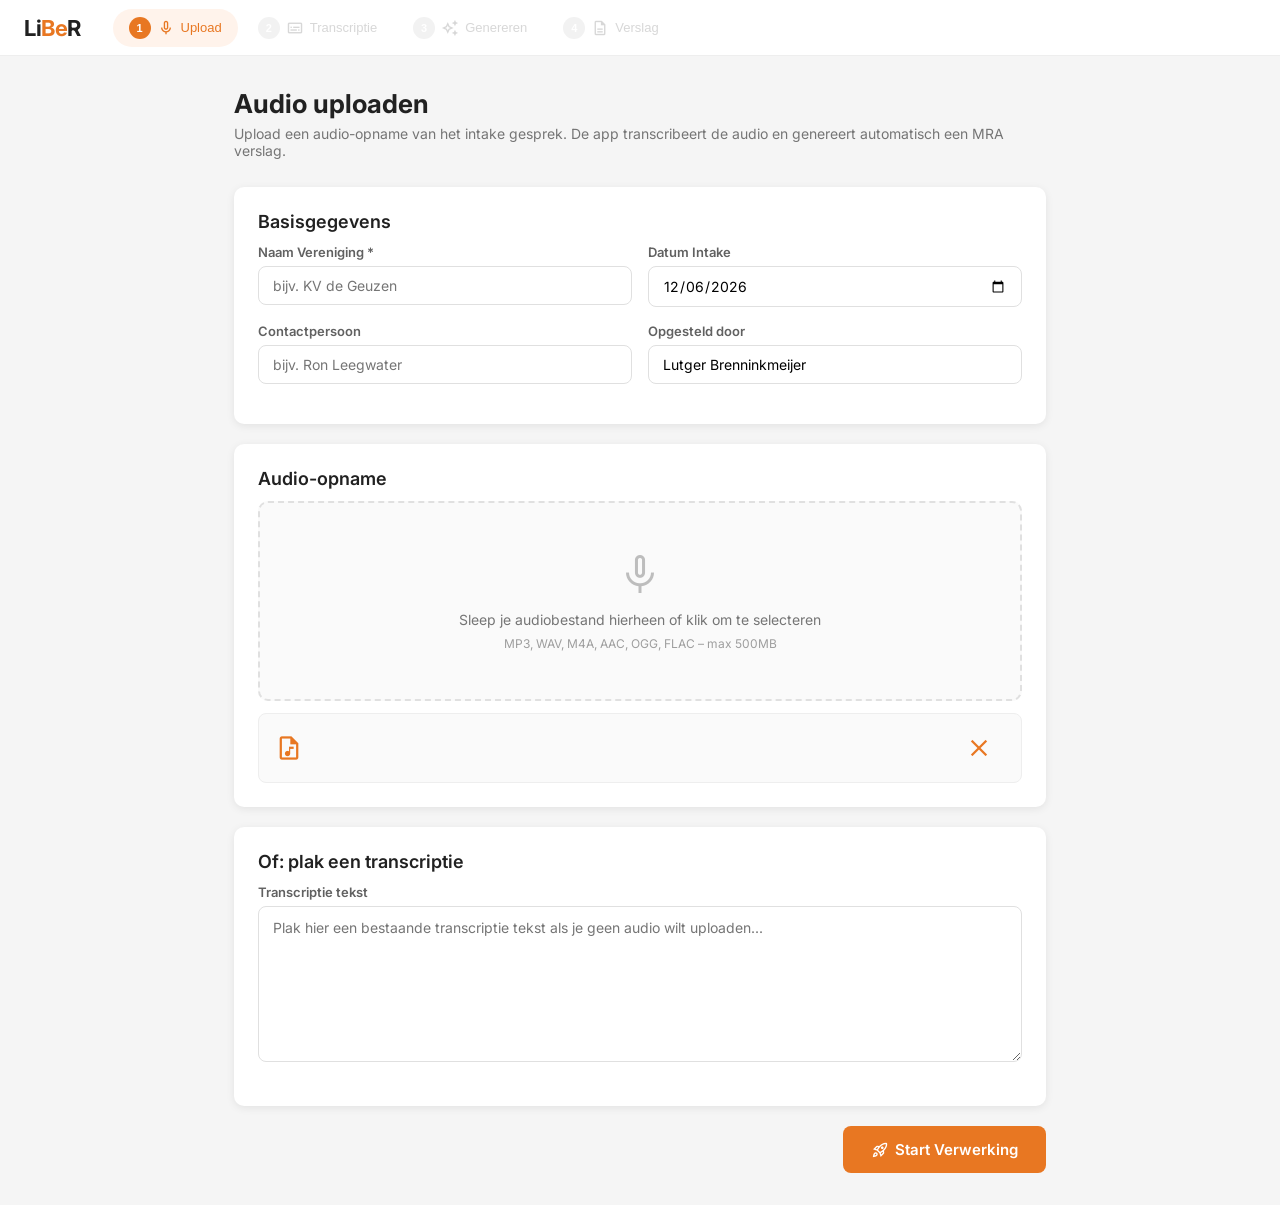
==== app.html @ a300a518 "v13.1: Standalone LiBeR transcriptie & verslaggenerator app Nieuwe standalone single-page app (app.h" ====
<!DOCTYPE html>
<html lang="nl">
<head>
  <meta charset="UTF-8">
  <meta name="viewport" content="width=device-width, initial-scale=1.0">
  <title>LiBeR – Transcriptie & Verslaggenerator</title>
  <link rel="preconnect" href="https://fonts.googleapis.com">
  <link href="https://fonts.googleapis.com/css2?family=Inter:wght@300;400;500;600;700&display=swap" rel="stylesheet">
  <link href="https://fonts.googleapis.com/icon?family=Material+Symbols+Outlined" rel="stylesheet">
  <style>
    :root {
      --orange: #E87722;
      --orange-light: #FFF3EB;
      --orange-dark: #C4611A;
      --green: #2E7D32;
      --green-light: #E8F5E9;
      --red: #C62828;
      --red-light: #FFEBEE;
      --blue: #1565C0;
      --blue-light: #E3F2FD;
      --g50: #FAFAFA; --g100: #F5F5F5; --g200: #EEEEEE; --g300: #E0E0E0;
      --g400: #BDBDBD; --g500: #9E9E9E; --g600: #757575; --g700: #616161;
      --g800: #424242; --g900: #212121;
      --white: #FFFFFF;
      --shadow: 0 2px 8px rgba(0,0,0,0.08);
      --shadow-lg: 0 8px 24px rgba(0,0,0,0.12);
      --radius: 10px;
      --font: 'Inter', -apple-system, BlinkMacSystemFont, sans-serif;
    }
    *, *::before, *::after { box-sizing: border-box; margin: 0; padding: 0; }
    body { font-family: var(--font); background: var(--g100); color: var(--g900); min-height: 100vh; }

    /* ── NAV ── */
    .nav {
      background: var(--white); border-bottom: 1px solid var(--g200);
      padding: 0 24px; display: flex; align-items: center; height: 56px;
      position: sticky; top: 0; z-index: 100;
    }
    .nav-logo { font-size: 22px; font-weight: 700; letter-spacing: -0.5px; margin-right: 32px; }
    .nav-logo .accent { color: var(--orange); }
    .nav-steps { display: flex; gap: 4px; flex: 1; }
    .nav-step {
      display: flex; align-items: center; gap: 6px; padding: 8px 16px;
      border-radius: 24px; font-size: 13px; font-weight: 500;
      color: var(--g500); cursor: pointer; transition: all 0.2s;
      border: none; background: none; position: relative;
    }
    .nav-step:hover { color: var(--g700); background: var(--g100); }
    .nav-step.active { color: var(--orange); background: var(--orange-light); }
    .nav-step.done { color: var(--green); }
    .nav-step .material-symbols-outlined { font-size: 18px; }
    .nav-step .step-num {
      width: 22px; height: 22px; border-radius: 50%; display: flex;
      align-items: center; justify-content: center; font-size: 11px;
      font-weight: 700; background: var(--g300); color: var(--white);
    }
    .nav-step.active .step-num { background: var(--orange); }
    .nav-step.done .step-num { background: var(--green); }
    .nav-step.disabled { opacity: 0.4; pointer-events: none; }

    /* ── LAYOUT ── */
    .container { max-width: 860px; margin: 0 auto; padding: 32px 24px; }
    .page { display: none; }
    .page.active { display: block; }
    h1 { font-size: 26px; font-weight: 700; margin-bottom: 6px; }
    h2 { font-size: 18px; font-weight: 600; margin-bottom: 12px; }
    .subtitle { color: var(--g600); font-size: 14px; margin-bottom: 28px; }

    /* ── CARDS ── */
    .card {
      background: var(--white); border-radius: var(--radius);
      box-shadow: var(--shadow); padding: 24px; margin-bottom: 20px;
    }

    /* ── BUTTONS ── */
    .btn {
      display: inline-flex; align-items: center; gap: 6px; border: none;
      border-radius: 8px; font-family: var(--font); font-size: 13px;
      font-weight: 600; padding: 10px 20px; cursor: pointer; transition: all 0.2s;
    }
    .btn:disabled { opacity: 0.5; pointer-events: none; }
    .btn .material-symbols-outlined { font-size: 18px; }
    .btn-primary { background: var(--orange); color: var(--white); }
    .btn-primary:hover { background: var(--orange-dark); }
    .btn-secondary { background: var(--g200); color: var(--g800); }
    .btn-secondary:hover { background: var(--g300); }
    .btn-ghost { background: transparent; color: var(--g600); padding: 8px 12px; }
    .btn-ghost:hover { background: var(--g100); color: var(--g900); }
    .btn-lg { padding: 14px 28px; font-size: 15px; }
    .btn-sm { padding: 6px 12px; font-size: 12px; }
    .btn-block { width: 100%; justify-content: center; }
    .btn-success { background: var(--green); color: var(--white); }
    .btn-success:hover { background: #1B5E20; }

    /* ── FORMS ── */
    .form-group { margin-bottom: 16px; }
    .form-group label { display: block; font-size: 13px; font-weight: 600; margin-bottom: 6px; color: var(--g700); }
    .form-input {
      width: 100%; padding: 10px 14px; border: 1.5px solid var(--g300);
      border-radius: 8px; font-family: var(--font); font-size: 14px;
      transition: border-color 0.2s; background: var(--white);
    }
    .form-input:focus { outline: none; border-color: var(--orange); }
    .form-row { display: grid; grid-template-columns: 1fr 1fr; gap: 16px; }
    textarea.form-input { resize: vertical; min-height: 100px; line-height: 1.6; }

    /* ── UPLOAD ZONE ── */
    .upload-zone {
      border: 2px dashed var(--g300); border-radius: var(--radius);
      padding: 48px 24px; text-align: center; cursor: pointer;
      transition: all 0.2s; background: var(--g50);
    }
    .upload-zone:hover, .upload-zone.drag-over {
      border-color: var(--orange); background: var(--orange-light);
    }
    .upload-zone .material-symbols-outlined { font-size: 48px; color: var(--g400); margin-bottom: 12px; display: block; }
    .upload-zone:hover .material-symbols-outlined { color: var(--orange); }
    .upload-zone p { color: var(--g600); font-size: 14px; }
    .upload-zone .hint { font-size: 12px; color: var(--g500); margin-top: 8px; }

    .file-info {
      display: flex; align-items: center; gap: 12px; padding: 14px 16px;
      background: var(--g50); border: 1px solid var(--g200); border-radius: 8px;
      margin-top: 12px;
    }
    .file-info .material-symbols-outlined { font-size: 28px; color: var(--orange); }
    .file-info .file-meta { flex: 1; }
    .file-info .file-name { font-weight: 600; font-size: 14px; }
    .file-info .file-size { font-size: 12px; color: var(--g500); }

    /* ── PROGRESS ── */
    .progress-wrap { margin: 20px 0; }
    .progress-header { display: flex; justify-content: space-between; align-items: center; margin-bottom: 8px; }
    .progress-label { font-size: 13px; font-weight: 600; color: var(--g700); }
    .progress-pct { font-size: 13px; font-weight: 700; color: var(--orange); }
    .progress-bar {
      height: 8px; background: var(--g200); border-radius: 4px; overflow: hidden;
    }
    .progress-fill {
      height: 100%; background: linear-gradient(90deg, var(--orange), #F4A261);
      border-radius: 4px; transition: width 0.5s ease; width: 0%;
    }
    .progress-fill.done { background: linear-gradient(90deg, var(--green), #66BB6A); }
    .progress-detail {
      display: flex; justify-content: space-between; margin-top: 8px;
      font-size: 12px; color: var(--g500);
    }

    /* ── PIPELINE STEPS ── */
    .pipeline { margin: 20px 0; }
    .pipe-step {
      display: flex; align-items: center; gap: 12px; padding: 10px 0;
      border-bottom: 1px solid var(--g100); font-size: 13px; color: var(--g500);
    }
    .pipe-step:last-child { border-bottom: none; }
    .pipe-step .material-symbols-outlined { font-size: 20px; }
    .pipe-step.active { color: var(--orange); font-weight: 600; }
    .pipe-step.active .material-symbols-outlined { animation: spin 1.5s linear infinite; }
    .pipe-step.done { color: var(--green); }
    .pipe-step.error { color: var(--red); }
    .pipe-step .pipe-detail { margin-left: auto; font-size: 11px; font-weight: 400; }

    @keyframes spin { 100% { transform: rotate(360deg); } }
    .spinning { animation: spin 1.5s linear infinite; }

    /* ── TRANSCRIPTIE VIEWER ── */
    .transcript-box {
      background: var(--g50); border: 1px solid var(--g200); border-radius: 8px;
      padding: 20px; max-height: 400px; overflow-y: auto; font-size: 14px;
      line-height: 1.8; white-space: pre-wrap; color: var(--g800);
    }

    /* ── SECTION LIST ── */
    .section-list { list-style: none; }
    .section-item {
      display: flex; align-items: center; gap: 12px; padding: 12px 16px;
      border-radius: 8px; margin-bottom: 6px; cursor: pointer;
      transition: background 0.15s; font-size: 14px;
    }
    .section-item:hover { background: var(--g100); }
    .section-item.active { background: var(--orange-light); color: var(--orange); font-weight: 600; }
    .section-item .material-symbols-outlined { font-size: 18px; color: var(--g400); }
    .section-item.generated .material-symbols-outlined { color: var(--green); }
    .section-item.active .material-symbols-outlined { color: var(--orange); }
    .section-item .section-title { flex: 1; }
    .section-item .section-words { font-size: 11px; color: var(--g500); }

    /* ── EDITOR ── */
    .editor-area {
      min-height: 200px; padding: 20px; border: 1.5px solid var(--g200);
      border-radius: 8px; font-size: 14px; line-height: 1.8;
      outline: none; white-space: pre-wrap; background: var(--white);
    }
    .editor-area:focus { border-color: var(--orange); }
    .editor-toolbar {
      display: flex; justify-content: space-between; align-items: center;
      margin-bottom: 12px;
    }
    .section-gen-status {
      display: flex; align-items: center; gap: 8px; padding: 12px 16px;
      background: var(--orange-light); border-radius: 8px; margin-bottom: 16px;
      font-size: 13px; color: var(--orange);
    }

    /* ── REPORT PREVIEW ── */
    .report-page {
      background: var(--white); box-shadow: var(--shadow-lg);
      border-radius: 4px; padding: 48px 56px; margin-bottom: 24px;
      max-width: 800px; margin-left: auto; margin-right: auto;
      font-size: 14px; line-height: 1.7;
    }
    .report-page h3 {
      color: var(--orange); font-style: italic; font-size: 16px;
      margin: 24px 0 12px; border-bottom: 1px solid var(--orange-light); padding-bottom: 6px;
    }
    .report-header-table { width: 100%; margin-bottom: 16px; }
    .report-header-table td { padding: 4px 8px; font-size: 13px; }
    .report-header-table td:first-child { font-style: italic; color: var(--g600); width: 140px; }
    .report-divider { border: none; border-top: 2px solid var(--orange); margin: 16px 0; }

    /* ── TOAST ── */
    .toast-box { position: fixed; bottom: 24px; right: 24px; z-index: 9999; display: flex; flex-direction: column; gap: 8px; }
    .toast {
      padding: 12px 20px; border-radius: 8px; font-size: 13px; font-weight: 500;
      box-shadow: var(--shadow-lg); animation: slideIn 0.3s ease;
      min-width: 280px;
    }
    .toast.success { background: var(--green); color: var(--white); }
    .toast.error { background: var(--red); color: var(--white); }
    .toast.info { background: var(--g800); color: var(--white); }
    @keyframes slideIn { from { transform: translateX(100%); opacity: 0; } to { transform: translateX(0); opacity: 1; } }

    /* ── STATUS BADGES ── */
    .badge {
      display: inline-flex; align-items: center; gap: 4px; padding: 3px 10px;
      border-radius: 20px; font-size: 12px; font-weight: 500;
    }
    .badge-green { background: var(--green-light); color: var(--green); }
    .badge-orange { background: var(--orange-light); color: var(--orange); }
    .badge-red { background: var(--red-light); color: var(--red); }
    .badge-blue { background: var(--blue-light); color: var(--blue); }

    /* ── EMPTY STATE ── */
    .empty-state {
      text-align: center; padding: 48px 24px; color: var(--g500);
    }
    .empty-state .material-symbols-outlined { font-size: 56px; margin-bottom: 16px; color: var(--g300); display: block; }

    /* ── SPLIT LAYOUT ── */
    .split { display: grid; grid-template-columns: 280px 1fr; gap: 20px; }
    @media (max-width: 768px) {
      .split { grid-template-columns: 1fr; }
      .form-row { grid-template-columns: 1fr; }
      .container { padding: 16px; }
      .nav-steps { overflow-x: auto; }
      .nav-step span:not(.step-num):not(.material-symbols-outlined) { display: none; }
    }
  </style>
</head>
<body>

  <!-- NAV -->
  <nav class="nav">
    <div class="nav-logo">Li<span class="accent">Be</span>R</div>
    <div class="nav-steps">
      <button class="nav-step active" data-step="upload" onclick="goStep('upload')">
        <span class="step-num">1</span>
        <span class="material-symbols-outlined">mic</span>
        <span>Upload</span>
      </button>
      <button class="nav-step disabled" data-step="transcribe" onclick="goStep('transcribe')">
        <span class="step-num">2</span>
        <span class="material-symbols-outlined">subtitles</span>
        <span>Transcriptie</span>
      </button>
      <button class="nav-step disabled" data-step="generate" onclick="goStep('generate')">
        <span class="step-num">3</span>
        <span class="material-symbols-outlined">auto_awesome</span>
        <span>Genereren</span>
      </button>
      <button class="nav-step disabled" data-step="report" onclick="goStep('report')">
        <span class="step-num">4</span>
        <span class="material-symbols-outlined">description</span>
        <span>Verslag</span>
      </button>
    </div>
  </nav>

  <!-- TOAST -->
  <div class="toast-box" id="toast-box"></div>

  <!-- ════════════════════════════════════════════ -->
  <!-- STAP 1: UPLOAD -->
  <!-- ════════════════════════════════════════════ -->
  <div class="container page active" id="page-upload">
    <h1>Audio uploaden</h1>
    <p class="subtitle">Upload een audio-opname van het intake gesprek. De app transcribeert de audio en genereert automatisch een MRA verslag.</p>

    <div class="card">
      <h2>Basisgegevens</h2>
      <div class="form-row">
        <div class="form-group">
          <label for="inp-naam">Naam Vereniging *</label>
          <input type="text" id="inp-naam" class="form-input" placeholder="bijv. KV de Geuzen">
        </div>
        <div class="form-group">
          <label for="inp-datum">Datum Intake</label>
          <input type="date" id="inp-datum" class="form-input">
        </div>
      </div>
      <div class="form-row">
        <div class="form-group">
          <label for="inp-contact">Contactpersoon</label>
          <input type="text" id="inp-contact" class="form-input" placeholder="bijv. Ron Leegwater">
        </div>
        <div class="form-group">
          <label for="inp-opgesteld">Opgesteld door</label>
          <input type="text" id="inp-opgesteld" class="form-input" value="Lutger Brenninkmeijer">
        </div>
      </div>
    </div>

    <div class="card">
      <h2>Audio-opname</h2>
      <div class="upload-zone" id="drop-zone">
        <span class="material-symbols-outlined">mic</span>
        <p>Sleep je audiobestand hierheen of klik om te selecteren</p>
        <p class="hint">MP3, WAV, M4A, AAC, OGG, FLAC – max 500MB</p>
        <input type="file" id="file-input" accept="audio/*" hidden>
      </div>
      <div class="file-info" id="file-info" hidden>
        <span class="material-symbols-outlined">audio_file</span>
        <div class="file-meta">
          <div class="file-name" id="file-name"></div>
          <div class="file-size" id="file-size"></div>
        </div>
        <button class="btn btn-ghost btn-sm" onclick="removeFile()">
          <span class="material-symbols-outlined">close</span>
        </button>
      </div>

      <!-- Upload progress -->
      <div class="progress-wrap" id="upload-progress" hidden>
        <div class="progress-header">
          <span class="progress-label" id="upload-label">Uploaden...</span>
          <span class="progress-pct" id="upload-pct">0%</span>
        </div>
        <div class="progress-bar"><div class="progress-fill" id="upload-fill"></div></div>
        <div class="progress-detail">
          <span id="upload-detail"></span>
        </div>
      </div>
    </div>

    <!-- OF: plak transcriptie -->
    <div class="card">
      <h2>Of: plak een transcriptie</h2>
      <div class="form-group">
        <label for="inp-transcript-text">Transcriptie tekst</label>
        <textarea id="inp-transcript-text" class="form-input" rows="6" placeholder="Plak hier een bestaande transcriptie tekst als je geen audio wilt uploaden..."></textarea>
      </div>
    </div>

    <div style="display: flex; gap: 12px; justify-content: flex-end;">
      <button class="btn btn-primary btn-lg" id="btn-start" onclick="startProcess()">
        <span class="material-symbols-outlined">rocket_launch</span> Start Verwerking
      </button>
    </div>
  </div>

  <!-- ════════════════════════════════════════════ -->
  <!-- STAP 2: TRANSCRIPTIE -->
  <!-- ════════════════════════════════════════════ -->
  <div class="container page" id="page-transcribe">
    <h1>Transcriptie</h1>
    <p class="subtitle" id="trans-subtitle">Audio wordt getranscribeerd via OpenAI Whisper...</p>

    <!-- Pipeline voortgang -->
    <div class="card" id="pipeline-card">
      <div class="progress-wrap">
        <div class="progress-header">
          <span class="progress-label" id="pipe-label">Verwerken...</span>
          <span class="progress-pct" id="pipe-pct">0%</span>
        </div>
        <div class="progress-bar"><div class="progress-fill" id="pipe-fill"></div></div>
        <div class="progress-detail">
          <span id="pipe-eta"></span>
          <span id="pipe-elapsed"></span>
        </div>
      </div>
      <div class="pipeline" id="pipeline-steps"></div>
    </div>

    <!-- Transcriptie resultaat -->
    <div class="card" id="transcript-result" hidden>
      <div style="display: flex; justify-content: space-between; align-items: center; margin-bottom: 12px;">
        <h2>Transcriptie</h2>
        <span class="badge badge-green" id="trans-chars"></span>
      </div>
      <div class="transcript-box" id="transcript-text"></div>
      <div style="margin-top: 16px; display: flex; gap: 12px; justify-content: flex-end;">
        <button class="btn btn-primary" onclick="goStep('generate')">
          <span class="material-symbols-outlined">auto_awesome</span> Doorgaan naar Genereren
        </button>
      </div>
    </div>
  </div>

  <!-- ════════════════════════════════════════════ -->
  <!-- STAP 3: GENEREREN -->
  <!-- ════════════════════════════════════════════ -->
  <div class="container page" id="page-generate">
    <h1>Verslag Genereren</h1>
    <p class="subtitle">AI genereert de inhoud van elke sectie vanuit de transcriptie.</p>

    <div class="split">
      <!-- Sectie lijst -->
      <div class="card" style="height: fit-content;">
        <div style="display: flex; justify-content: space-between; align-items: center; margin-bottom: 12px;">
          <h2 style="margin:0;">Secties</h2>
          <span class="badge badge-orange" id="gen-counter">0/0</span>
        </div>
        <ul class="section-list" id="section-list"></ul>
        <div style="margin-top: 16px; display: flex; flex-direction: column; gap: 8px;">
          <button class="btn btn-primary btn-block" id="btn-gen-all" onclick="generateAll()">
            <span class="material-symbols-outlined">auto_awesome</span> Alles Genereren
          </button>
          <button class="btn btn-secondary btn-block" onclick="goStep('report')" id="btn-to-report" disabled>
            <span class="material-symbols-outlined">description</span> Bekijk Verslag
          </button>
        </div>
      </div>

      <!-- Editor -->
      <div>
        <div class="card" id="section-editor-card">
          <div class="editor-toolbar">
            <h2 id="editor-section-title">Selecteer een sectie</h2>
            <div style="display: flex; gap: 8px;">
              <button class="btn btn-ghost btn-sm" id="btn-regen" onclick="regenerateCurrentSection()" disabled title="Hergenereren">
                <span class="material-symbols-outlined">refresh</span>
              </button>
              <button class="btn btn-secondary btn-sm" id="btn-save-section" onclick="saveCurrentSection()" disabled>
                <span class="material-symbols-outlined">save</span> Opslaan
              </button>
            </div>
          </div>
          <div class="section-gen-status" id="section-gen-status" hidden>
            <span class="material-symbols-outlined spinning">hourglass_top</span>
            <span id="section-gen-label">Genereren...</span>
          </div>
          <div class="editor-area" id="section-editor" contenteditable="true"
               data-placeholder="Selecteer een sectie in de lijst om te bewerken, of klik op 'Alles Genereren'."></div>
        </div>

        <!-- Generatie voortgang -->
        <div class="card" id="gen-progress-card" hidden>
          <div class="progress-wrap">
            <div class="progress-header">
              <span class="progress-label" id="gen-label">Secties genereren...</span>
              <span class="progress-pct" id="gen-pct">0%</span>
            </div>
            <div class="progress-bar"><div class="progress-fill" id="gen-fill"></div></div>
            <div class="progress-detail">
              <span id="gen-eta"></span>
              <span id="gen-elapsed"></span>
            </div>
          </div>
        </div>
      </div>
    </div>
  </div>

  <!-- ════════════════════════════════════════════ -->
  <!-- STAP 4: VERSLAG -->
  <!-- ════════════════════════════════════════════ -->
  <div class="container page" id="page-report">
    <h1>Verslag</h1>
    <p class="subtitle">Preview van het gegenereerde MRA verslag.</p>

    <div style="display: flex; gap: 12px; margin-bottom: 20px;">
      <button class="btn btn-primary" onclick="exportToGoogleDoc()">
        <span class="material-symbols-outlined">description</span> Exporteer als Google Doc
      </button>
      <button class="btn btn-secondary" onclick="goStep('generate')">
        <span class="material-symbols-outlined">edit</span> Terug naar Editor
      </button>
    </div>

    <div id="report-preview"></div>

    <div id="export-result" hidden class="card" style="margin-top: 20px;">
      <div style="display: flex; align-items: center; gap: 12px;">
        <span class="material-symbols-outlined" style="font-size: 32px; color: var(--green);">check_circle</span>
        <div>
          <h2 style="margin:0;">Google Doc aangemaakt</h2>
          <a id="doc-link" href="#" target="_blank" style="color: var(--blue); font-size: 14px;">Open in Google Docs</a>
        </div>
      </div>
    </div>
  </div>

<script>
// ═══════════════════════════════════════════
// CONFIG & STATE
// ═══════════════════════════════════════════
const API_URL = 'https://script.google.com/macros/s/AKfycbz0AFVa1KwXEqTM4OQ70mYFdMBLOWLYNyZewFSWwnYpugJCTWwctJKhiQUtKwfP5gJsHg/exec';

const STATE = {
  reportId: null,
  audioFile: null,
  transcriptText: null,
  sections: {},
  activeSection: null,
  headerFields: {},
  transcriptReady: false,
  generatedCount: 0
};

const MRA_SECTIONS = [
  { id: 'inleiding',          title: 'Inleiding',                   generatable: true,  page: 1 },
  { id: 'nulmeting_dna',      title: 'Nulmeting – Het DNA',         generatable: true,  page: 1 },
  { id: 'nulmeting_quickscan',title: 'Nulmeting – Quick Scan',      generatable: true,  page: 1 },
  { id: 'positie',            title: 'Positie van de organisatie',   generatable: true,  page: 2 },
  { id: 'ambitie',            title: 'Ambitie',                     generatable: true,  page: 2 },
  { id: 'advies',             title: 'Advies',                      generatable: true,  page: 3 },
  { id: 'ondersteuning',      title: 'Ondersteuning Rabobank',      generatable: true,  page: 3 },
  { id: 'experts',            title: 'Voorgestelde expert(s)',       generatable: true,  page: 3 }
];

// ═══════════════════════════════════════════
// API LAYER
// ═══════════════════════════════════════════
async function apiGet(action, params = {}) {
  const url = new URL(API_URL);
  url.searchParams.set('action', action);
  for (const [k, v] of Object.entries(params)) url.searchParams.set(k, v);
  const res = await fetch(url.toString());
  if (!res.ok) throw new Error(`API fout: ${res.status}`);
  return res.json();
}

async function apiPost(action, data = {}) {
  const res = await fetch(API_URL, {
    method: 'POST',
    headers: { 'Content-Type': 'text/plain' },
    body: JSON.stringify({ action, ...data })
  });
  if (!res.ok) throw new Error(`API fout: ${res.status}`);
  return res.json();
}

// ═══════════════════════════════════════════
// NAVIGATION
// ═══════════════════════════════════════════
function goStep(step) {
  document.querySelectorAll('.page').forEach(p => p.classList.remove('active'));
  document.getElementById('page-' + step).classList.add('active');

  document.querySelectorAll('.nav-step').forEach(s => s.classList.remove('active'));
  const navStep = document.querySelector(`.nav-step[data-step="${step}"]`);
  if (navStep) navStep.classList.add('active');

  if (step === 'generate') renderSectionList();
  if (step === 'report') renderReport();
}

function enableStep(step) {
  const el = document.querySelector(`.nav-step[data-step="${step}"]`);
  if (el) el.classList.remove('disabled');
}

function markStepDone(step) {
  const el = document.querySelector(`.nav-step[data-step="${step}"]`);
  if (el) el.classList.add('done');
}

// ═══════════════════════════════════════════
// TOAST
// ═══════════════════════════════════════════
function toast(msg, type = 'info') {
  const box = document.getElementById('toast-box');
  const el = document.createElement('div');
  el.className = `toast ${type}`;
  el.textContent = msg;
  box.appendChild(el);
  setTimeout(() => el.remove(), 4000);
}

// ═══════════════════════════════════════════
// STAP 1: UPLOAD
// ═══════════════════════════════════════════
const dropZone = document.getElementById('drop-zone');
const fileInput = document.getElementById('file-input');

dropZone.addEventListener('click', () => fileInput.click());
dropZone.addEventListener('dragover', e => { e.preventDefault(); dropZone.classList.add('drag-over'); });
dropZone.addEventListener('dragleave', () => dropZone.classList.remove('drag-over'));
dropZone.addEventListener('drop', e => {
  e.preventDefault();
  dropZone.classList.remove('drag-over');
  if (e.dataTransfer.files.length) selectFile(e.dataTransfer.files[0]);
});
fileInput.addEventListener('change', () => { if (fileInput.files.length) selectFile(fileInput.files[0]); });

// Init datum
document.getElementById('inp-datum').value = new Date().toISOString().split('T')[0];

function selectFile(file) {
  if (!file.type.startsWith('audio/') && !file.name.match(/\.(mp3|wav|m4a|aac|ogg|flac)$/i)) {
    toast('Ongeldig audioformaat.', 'error');
    return;
  }
  STATE.audioFile = file;
  document.getElementById('drop-zone').hidden = true;
  document.getElementById('file-info').hidden = false;
  document.getElementById('file-name').textContent = file.name;
  document.getElementById('file-size').textContent = (file.size / 1024 / 1024).toFixed(1) + ' MB';
}

function removeFile() {
  STATE.audioFile = null;
  fileInput.value = '';
  document.getElementById('drop-zone').hidden = false;
  document.getElementById('file-info').hidden = true;
}

// ── START VERWERKING ──
async function startProcess() {
  const naam = document.getElementById('inp-naam').value.trim();
  if (!naam) { toast('Vul de naam van de vereniging in.', 'error'); return; }

  const pastedText = document.getElementById('inp-transcript-text').value.trim();

  if (!STATE.audioFile && pastedText.length < 50) {
    toast('Upload een audiobestand of plak een transcriptie (min. 50 tekens).', 'error');
    return;
  }

  STATE.headerFields = {
    '<<naam vereniging>>': naam,
    '<<datum>>': document.getElementById('inp-datum').value,
    '<<contactpersoon>>': document.getElementById('inp-contact').value.trim(),
    '<<onderwerp>>': 'verslag intake',
    '<<opgesteld_door>>': document.getElementById('inp-opgesteld').value.trim() || 'Lutger Brenninkmeijer',
    '<<opdrachtgever>>': 'Rabobank Kring Metropool Regio Amsterdam'
  };

  const btn = document.getElementById('btn-start');
  btn.disabled = true;
  btn.innerHTML = '<span class="material-symbols-outlined spinning">hourglass_top</span> Verwerken...';

  try {
    // Route A: direct geplakte transcriptie
    if (pastedText.length >= 50 && !STATE.audioFile) {
      const res = await apiPost('submitTranscription', {
        meetingName: naam,
        transcriptionText: pastedText,
        headerFields: STATE.headerFields
      });
      if (res.error) throw new Error(res.error);

      STATE.reportId = res.reportId;
      STATE.transcriptText = pastedText;
      STATE.transcriptReady = true;

      markStepDone('upload');
      enableStep('transcribe');
      enableStep('generate');
      markStepDone('transcribe');

      // Toon transcriptie direct
      showTranscript(pastedText);
      goStep('transcribe');
      toast('Transcriptie opgeslagen!', 'success');
      return;
    }

    // Route B: audio upload
    toast('Verslag aanmaken...');
    const createRes = await apiPost('createReport', {
      data: { meetingName: naam, template: 'rabobank_mra', headerFields: STATE.headerFields }
    });
    if (!createRes.reportId) throw new Error('Geen reportId ontvangen');
    STATE.reportId = createRes.reportId;

    // Upload audio
    await uploadAudio(STATE.reportId, STATE.audioFile);

    markStepDone('upload');
    enableStep('transcribe');
    goStep('transcribe');

    // Start polling
    pollTranscription();

  } catch (err) {
    toast('Fout: ' + err.message, 'error');
    btn.disabled = false;
    btn.innerHTML = '<span class="material-symbols-outlined">rocket_launch</span> Start Verwerking';
  }
}

// ── AUDIO UPLOAD ──
async function uploadAudio(reportId, file) {
  const CHUNK_SIZE = 5 * 1024 * 1024;
  const prog = document.getElementById('upload-progress');
  const label = document.getElementById('upload-label');
  const pct = document.getElementById('upload-pct');
  const fill = document.getElementById('upload-fill');
  const detail = document.getElementById('upload-detail');

  prog.hidden = false;

  return new Promise((resolve, reject) => {
    const reader = new FileReader();
    reader.onload = async (e) => {
      try {
        const base64 = e.target.result.split(',')[1];
        const fileName = file.name;
        const mimeType = file.type || 'audio/mpeg';

        if (base64.length <= CHUNK_SIZE) {
          label.textContent = 'Audio uploaden...';
          pct.textContent = '50%';
          fill.style.width = '50%';
          const res = await apiPost('uploadAudio', { reportId, fileName, mimeType, audioBase64: base64 });
          if (res.error) throw new Error(res.error);
          fill.style.width = '100%';
          pct.textContent = '100%';
          label.textContent = 'Upload voltooid';
          resolve(res);
        } else {
          const totalChunks = Math.ceil(base64.length / CHUNK_SIZE);
          for (let i = 0; i < totalChunks; i++) {
            const chunk = base64.substring(i * CHUNK_SIZE, (i + 1) * CHUNK_SIZE);
            const p = Math.round(((i + 1) / (totalChunks + 1)) * 100);
            label.textContent = `Uploaden: deel ${i + 1}/${totalChunks}`;
            pct.textContent = p + '%';
            fill.style.width = p + '%';
            detail.textContent = `${fileName}`;
            const res = await apiPost('uploadAudioChunk', { reportId, fileName, mimeType, chunkIndex: i, totalChunks, chunkBase64: chunk });
            if (res.error) throw new Error(res.error);
          }
          label.textContent = 'Samenvoegen...';
          pct.textContent = '95%';
          fill.style.width = '95%';
          const finalRes = await apiPost('finalizeAudioUpload', { reportId });
          if (finalRes.error) throw new Error(finalRes.error);
          fill.style.width = '100%';
          pct.textContent = '100%';
          label.textContent = 'Upload voltooid – transcriptie gestart';
          resolve(finalRes);
        }
      } catch (err) {
        reject(err);
      }
    };
    reader.onerror = () => reject(new Error('Kan bestand niet lezen'));
    reader.readAsDataURL(file);
  });
}

// ═══════════════════════════════════════════
// STAP 2: TRANSCRIPTIE POLLING
// ═══════════════════════════════════════════
let pollTimer = null;
let pollStart = Date.now();

function pollTranscription() {
  pollStart = Date.now();
  doPoll();
}

async function doPoll() {
  if (!STATE.reportId) return;

  try {
    const status = await apiGet('getReportStatus', { reportId: STATE.reportId });

    // Update progress
    const progress = status.transcriptProgress || 0;
    document.getElementById('pipe-fill').style.width = progress + '%';
    document.getElementById('pipe-pct').textContent = progress + '%';

    // Pipeline label
    const stepLabel = (status.pipeline && status.pipeline.currentStepLabel) || 'Verwerken...';
    document.getElementById('pipe-label').textContent = stepLabel;

    // ETA
    if (status.pipeline && status.pipeline.eta) {
      document.getElementById('pipe-eta').textContent = status.pipeline.eta.formatted ? `ETA: ${status.pipeline.eta.formatted}` : '';
    }

    // Elapsed
    const elapsed = Math.round((Date.now() - pollStart) / 1000);
    const min = Math.floor(elapsed / 60);
    const sec = elapsed % 60;
    document.getElementById('pipe-elapsed').textContent = `${min}:${String(sec).padStart(2, '0')}`;

    // Pipeline steps
    if (status.pipeline && status.pipeline.steps) {
      renderPipelineSteps(status.pipeline.steps);
    }

    // Check completion
    if (status.status === 'transcribed' || status.status === 'done' || status.transcriptStatus === 'done') {
      document.getElementById('pipe-fill').style.width = '100%';
      document.getElementById('pipe-fill').classList.add('done');
      document.getElementById('pipe-pct').textContent = '100%';
      document.getElementById('pipe-label').textContent = 'Transcriptie voltooid!';

      enableStep('generate');
      markStepDone('transcribe');
      STATE.transcriptReady = true;

      // Haal transcriptie tekst op
      await loadTranscript();
      return;
    }

    if (status.status === 'error') {
      document.getElementById('pipe-label').textContent = 'Fout: ' + (status.error || 'Onbekende fout');
      toast('Transcriptie fout: ' + (status.error || 'Onbekend'), 'error');
      return;
    }

    // Blijf pollen
    pollTimer = setTimeout(doPoll, 5000);

  } catch (err) {
    console.error('Poll fout:', err);
    pollTimer = setTimeout(doPoll, 8000);
  }
}

function renderPipelineSteps(steps) {
  const container = document.getElementById('pipeline-steps');
  container.innerHTML = steps.map(step => {
    let icon = step.icon || 'radio_button_unchecked';
    let cls = '';
    if (step.status === 'completed') { icon = 'check_circle'; cls = 'done'; }
    else if (step.status === 'active') { icon = 'pending'; cls = 'active'; }
    else if (step.status === 'error') { icon = 'error'; cls = 'error'; }
    else if (step.status === 'skipped') return '';

    return `<div class="pipe-step ${cls}">
      <span class="material-symbols-outlined">${icon}</span>
      <span>${step.label}</span>
      ${step.detail ? `<span class="pipe-detail">${step.detail}</span>` : ''}
      ${step.elapsedFormatted ? `<span class="pipe-detail">${step.elapsedFormatted}</span>` : ''}
    </div>`;
  }).join('');
}

async function loadTranscript() {
  try {
    const check = await apiGet('checkTranscription', { reportId: STATE.reportId });
    if (check.complete) {
      // Haal de secties op om te checken of transcript tekst beschikbaar is
      const report = await apiGet('getReport', { reportId: STATE.reportId });
      // De backend slaat de transcriptie op als txt file - we hebben geen directe
      // endpoint om de tekst op te halen, maar we weten dat het klaar is
      document.getElementById('trans-subtitle').textContent = 'Transcriptie voltooid! Ga door naar sectie-generatie.';
      STATE.transcriptReady = true;

      document.getElementById('transcript-result').hidden = false;
      document.getElementById('transcript-text').textContent = 'Transcriptie is opgeslagen op de server. Klik op "Doorgaan naar Genereren" om de secties te genereren vanuit de transcriptie.';
      document.getElementById('trans-chars').textContent = check.message || 'Gereed';
    }
  } catch (err) {
    console.error('Transcript laden mislukt:', err);
  }
}

function showTranscript(text) {
  STATE.transcriptText = text;
  document.getElementById('trans-subtitle').textContent = 'Transcriptie beschikbaar.';
  document.getElementById('transcript-result').hidden = false;
  document.getElementById('transcript-text').textContent = text;
  document.getElementById('trans-chars').textContent = text.length.toLocaleString('nl-NL') + ' tekens';
  document.getElementById('pipeline-card').hidden = true;
}

// ═══════════════════════════════════════════
// STAP 3: SECTIE GENERATIE
// ═══════════════════════════════════════════
function renderSectionList() {
  const list = document.getElementById('section-list');
  const generatable = MRA_SECTIONS.filter(s => s.generatable);

  let generated = 0;
  list.innerHTML = generatable.map(sec => {
    const data = STATE.sections[sec.id];
    const isGenerated = data && data.content;
    if (isGenerated) generated++;
    const isActive = STATE.activeSection === sec.id;
    const wordCount = isGenerated ? data.content.trim().split(/\s+/).length : 0;

    return `<li class="section-item ${isActive ? 'active' : ''} ${isGenerated ? 'generated' : ''}"
                onclick="selectSection('${sec.id}')">
      <span class="material-symbols-outlined">${isGenerated ? 'check_circle' : 'radio_button_unchecked'}</span>
      <span class="section-title">${sec.title}</span>
      ${isGenerated ? `<span class="section-words">${wordCount}w</span>` : ''}
    </li>`;
  }).join('');

  STATE.generatedCount = generated;
  document.getElementById('gen-counter').textContent = `${generated}/${generatable.length}`;

  if (generated > 0) {
    document.getElementById('btn-to-report').disabled = false;
    enableStep('report');
  }
  if (generated === generatable.length) {
    markStepDone('generate');
  }
}

function selectSection(sectionId) {
  STATE.activeSection = sectionId;
  const sec = MRA_SECTIONS.find(s => s.id === sectionId);
  const data = STATE.sections[sectionId];

  document.getElementById('editor-section-title').textContent = sec ? sec.title : '';
  document.getElementById('section-editor').textContent = data && data.content ? data.content : '';
  document.getElementById('btn-save-section').disabled = false;
  document.getElementById('btn-regen').disabled = false;

  renderSectionList();
}

async function generateAll() {
  if (!STATE.reportId) { toast('Geen rapport gevonden.', 'error'); return; }

  const btn = document.getElementById('btn-gen-all');
  btn.disabled = true;
  btn.innerHTML = '<span class="material-symbols-outlined spinning">hourglass_top</span> Genereren...';

  const progressCard = document.getElementById('gen-progress-card');
  progressCard.hidden = false;

  const generatable = MRA_SECTIONS.filter(s => s.generatable);
  const startTime = Date.now();
  let completed = 0;

  for (const sec of generatable) {
    // Skip already generated
    if (STATE.sections[sec.id] && STATE.sections[sec.id].content) {
      completed++;
      continue;
    }

    // Update UI
    const pct = Math.round((completed / generatable.length) * 100);
    document.getElementById('gen-fill').style.width = pct + '%';
    document.getElementById('gen-pct').textContent = pct + '%';
    document.getElementById('gen-label').textContent = `Genereren: ${sec.title}`;

    const elapsed = Math.round((Date.now() - startTime) / 1000);
    document.getElementById('gen-elapsed').textContent = `${Math.floor(elapsed/60)}:${String(elapsed%60).padStart(2,'0')}`;
    if (completed > 0) {
      const avg = elapsed / completed;
      const remaining = Math.round(avg * (generatable.length - completed));
      document.getElementById('gen-eta').textContent = `~${Math.ceil(remaining/60)} min resterend`;
    }

    try {
      const result = await apiPost('generateSection', { reportId: STATE.reportId, sectionId: sec.id });
      if (result.error) {
        console.error(`Fout bij ${sec.id}:`, result.error);
        toast(`Fout bij ${sec.title}: ${result.error}`, 'error');
      } else {
        STATE.sections[sec.id] = result;
      }
    } catch (err) {
      console.error(`Fout bij ${sec.id}:`, err);
      toast(`Fout bij ${sec.title}: ${err.message}`, 'error');
    }

    completed++;
    renderSectionList();
  }

  // Klaar
  document.getElementById('gen-fill').style.width = '100%';
  document.getElementById('gen-fill').classList.add('done');
  document.getElementById('gen-pct').textContent = '100%';
  document.getElementById('gen-label').textContent = 'Alle secties gegenereerd!';

  btn.disabled = false;
  btn.innerHTML = '<span class="material-symbols-outlined">auto_awesome</span> Alles Genereren';

  toast('Alle secties gegenereerd!', 'success');
  renderSectionList();
  markStepDone('generate');
  enableStep('report');
}

async function regenerateCurrentSection() {
  if (!STATE.activeSection || !STATE.reportId) return;

  const sec = MRA_SECTIONS.find(s => s.id === STATE.activeSection);
  const statusEl = document.getElementById('section-gen-status');
  statusEl.hidden = false;
  document.getElementById('section-gen-label').textContent = `${sec.title} hergenereren...`;
  document.getElementById('btn-regen').disabled = true;

  try {
    const result = await apiPost('regenerateSection', { reportId: STATE.reportId, sectionId: STATE.activeSection });
    if (result.error) throw new Error(result.error);
    STATE.sections[STATE.activeSection] = result;
    document.getElementById('section-editor').textContent = result.content || '';
    toast(`${sec.title} hergegenereerd.`, 'success');
    renderSectionList();
  } catch (err) {
    toast('Fout: ' + err.message, 'error');
  } finally {
    statusEl.hidden = true;
    document.getElementById('btn-regen').disabled = false;
  }
}

async function saveCurrentSection() {
  if (!STATE.activeSection || !STATE.reportId) return;

  const content = document.getElementById('section-editor').textContent;
  try {
    await apiPost('updateSection', { reportId: STATE.reportId, sectionId: STATE.activeSection, content });
    STATE.sections[STATE.activeSection] = STATE.sections[STATE.activeSection] || {};
    STATE.sections[STATE.activeSection].content = content;
    toast('Sectie opgeslagen.', 'success');
    renderSectionList();
  } catch (err) {
    toast('Opslaan mislukt: ' + err.message, 'error');
  }
}

// ═══════════════════════════════════════════
// STAP 4: VERSLAG PREVIEW & EXPORT
// ═══════════════════════════════════════════
function renderReport() {
  const container = document.getElementById('report-preview');
  const h = STATE.headerFields;

  let html = '<div class="report-page">';

  // Header
  html += `<table class="report-header-table">
    <tr><td>Opdrachtgever:</td><td>${esc(h['<<opdrachtgever>>'] || 'Rabobank Kring Metropool Regio Amsterdam')}</td></tr>
    <tr><td>Vereniging:</td><td><strong>${esc(h['<<naam vereniging>>'] || '')}</strong></td></tr>
    <tr><td>Onderwerp:</td><td>${esc(h['<<onderwerp>>'] || 'verslag intake')}</td></tr>
    <tr><td>Contact met:</td><td>${esc(h['<<contactpersoon>>'] || '')}</td></tr>
    <tr><td>Opgesteld door:</td><td>${esc(h['<<opgesteld_door>>'] || 'Lutger Brenninkmeijer')}</td></tr>
  </table>
  <hr class="report-divider">`;

  // Secties per pagina
  const pageBreakAfter = { 1: true, 2: true };
  let currentPage = 0;

  for (const sec of MRA_SECTIONS.filter(s => s.generatable)) {
    const data = STATE.sections[sec.id];
    if (!data || !data.content) continue;

    if (sec.page !== currentPage) {
      if (currentPage > 0 && pageBreakAfter[currentPage]) {
        html += '</div><div class="report-page">';
      }
      currentPage = sec.page;
    }

    html += `<h3>${esc(sec.title)}</h3>`;
    const paragraphs = data.content.split('\n').filter(l => l.trim());
    for (const p of paragraphs) {
      html += `<p>${esc(p.trim())}</p>`;
    }
  }

  html += '</div>';
  container.innerHTML = html;
}

async function exportToGoogleDoc() {
  if (!STATE.reportId) { toast('Geen rapport gevonden.', 'error'); return; }

  toast('Google Doc aanmaken...');
  try {
    const result = await apiPost('assembleReport', {
      reportId: STATE.reportId,
      headerFields: STATE.headerFields
    });

    if (result.error) throw new Error(result.error);

    document.getElementById('export-result').hidden = false;
    document.getElementById('doc-link').href = result.docUrl || `https://docs.google.com/document/d/${result.docId}/edit`;
    document.getElementById('doc-link').textContent = result.title || 'Open Google Doc';

    toast('Google Doc aangemaakt!', 'success');
  } catch (err) {
    toast('Export mislukt: ' + err.message, 'error');
  }
}

// ═══════════════════════════════════════════
// UTILS
// ═══════════════════════════════════════════
function esc(str) {
  const div = document.createElement('div');
  div.textContent = str || '';
  return div.innerHTML;
}

// Check of er al een report in de URL staat
(function init() {
  const params = new URLSearchParams(window.location.search);
  const rid = params.get('reportId');
  if (rid) {
    STATE.reportId = rid;
    enableStep('transcribe');
    enableStep('generate');
    enableStep('report');
    // Laad secties
    loadExistingReport(rid);
  }
})();

async function loadExistingReport(reportId) {
  try {
    const data = await apiGet('getReport', { reportId });
    if (data.error) return;

    STATE.reportId = reportId;
    STATE.headerFields = data.headerFields || {};

    // Vul formulier
    if (STATE.headerFields['<<naam vereniging>>']) document.getElementById('inp-naam').value = STATE.headerFields['<<naam vereniging>>'];
    if (STATE.headerFields['<<datum>>']) document.getElementById('inp-datum').value = STATE.headerFields['<<datum>>'];
    if (STATE.headerFields['<<contactpersoon>>']) document.getElementById('inp-contact').value = STATE.headerFields['<<contactpersoon>>'];

    // Laad secties
    if (data.sections) {
      for (const [id, sec] of Object.entries(data.sections)) {
        if (sec.content) STATE.sections[id] = sec.content;
      }
    }

    const sections = await apiGet('getSections', { reportId });
    if (sections.sections) {
      for (const [id, sec] of Object.entries(sections.sections)) {
        if (sec.generated && sec.content) STATE.sections[id] = sec.content;
      }
    }

    markStepDone('upload');
    enableStep('transcribe');
    enableStep('generate');
    enableStep('report');
    renderSectionList();
    toast('Bestaand rapport geladen.', 'success');
  } catch (err) {
    console.error('Laden mislukt:', err);
  }
}
</script>
</body>
</html>
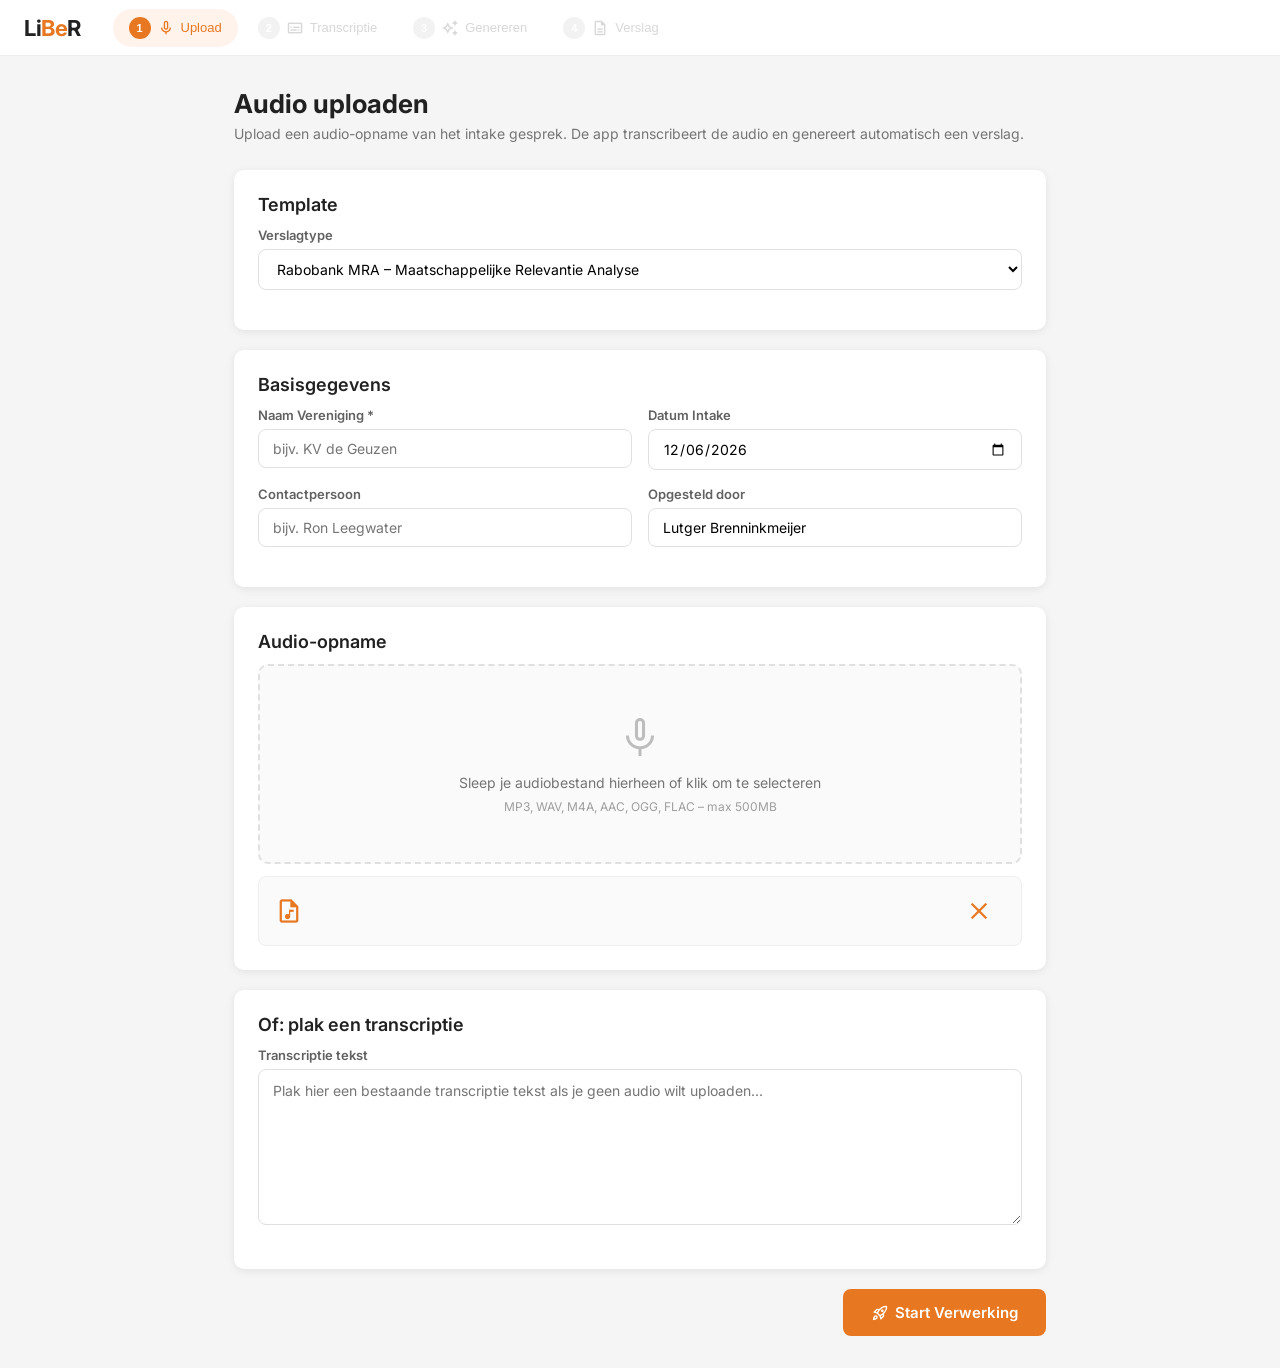
==== commit fff91846: "Add KNVB intake report template alongside Rabobank MRA Add complete KNVB intake report generation ca" ====
--- a/app.html
+++ b/app.html
@@ -294,7 +294,18 @@
   <!-- ════════════════════════════════════════════ -->
   <div class="container page active" id="page-upload">
     <h1>Audio uploaden</h1>
-    <p class="subtitle">Upload een audio-opname van het intake gesprek. De app transcribeert de audio en genereert automatisch een MRA verslag.</p>
+    <p class="subtitle">Upload een audio-opname van het intake gesprek. De app transcribeert de audio en genereert automatisch een verslag.</p>
+
+    <div class="card">
+      <h2>Template</h2>
+      <div class="form-group">
+        <label for="template-select">Verslagtype</label>
+        <select id="template-select" class="form-input" onchange="onTemplateChange()">
+          <option value="rabobank_mra">Rabobank MRA – Maatschappelijke Relevantie Analyse</option>
+          <option value="knvb_intake">KNVB – Intake Verslag</option>
+        </select>
+      </div>
+    </div>
 
     <div class="card">
       <h2>Basisgegevens</h2>
@@ -528,6 +539,28 @@
   { id: 'experts',            title: 'Voorgestelde expert(s)',       generatable: true,  page: 3 }
 ];
 
+const KNVB_SECTIONS = [
+  { id: 'inleiding',          title: 'Inleiding',                          generatable: true,  page: 1 },
+  { id: 'big_data',           title: 'Big data',                           generatable: true,  page: 1 },
+  { id: 'beschrijving',       title: 'Korte beschrijving van de vereniging',generatable: true,  page: 1 },
+  { id: 'onderstroom',        title: 'Onderstroom',                        generatable: true,  page: 2 },
+  { id: 'swot',               title: 'SWOT',                               generatable: true,  page: 2 },
+  { id: 'quick_scan',         title: 'Quick scan',                         generatable: true,  page: 2 },
+  { id: 'ontwikkelbehoefte',  title: 'Ontwikkelbehoefte',                  generatable: true,  page: 3 },
+  { id: 'advies',             title: 'Observatie en vrijblijvend advies',   generatable: true,  page: 3 },
+  { id: 'afsluiting',         title: 'Afsluiting',                         generatable: true,  page: 3 }
+];
+
+function getActiveSections() {
+  const templateId = STATE.template || 'rabobank_mra';
+  return templateId === 'knvb_intake' ? KNVB_SECTIONS : MRA_SECTIONS;
+}
+
+function onTemplateChange() {
+  const sel = document.getElementById('template-select');
+  STATE.template = sel.value;
+}
+
 // ═══════════════════════════════════════════
 // API LAYER
 // ═══════════════════════════════════════════
@@ -637,13 +670,17 @@
     return;
   }
 
+  const selectedTemplate = document.getElementById('template-select').value;
+  STATE.template = selectedTemplate;
+
+  const opdrachtgever = selectedTemplate === 'knvb_intake' ? 'KNVB' : 'Rabobank Kring Metropool Regio Amsterdam';
   STATE.headerFields = {
     '<<naam vereniging>>': naam,
     '<<datum>>': document.getElementById('inp-datum').value,
     '<<contactpersoon>>': document.getElementById('inp-contact').value.trim(),
     '<<onderwerp>>': 'verslag intake',
     '<<opgesteld_door>>': document.getElementById('inp-opgesteld').value.trim() || 'Lutger Brenninkmeijer',
-    '<<opdrachtgever>>': 'Rabobank Kring Metropool Regio Amsterdam'
+    '<<opdrachtgever>>': opdrachtgever
   };
 
   const btn = document.getElementById('btn-start');
@@ -656,6 +693,7 @@
       const res = await apiPost('submitTranscription', {
         meetingName: naam,
         transcriptionText: pastedText,
+        template: selectedTemplate,
         headerFields: STATE.headerFields
       });
       if (res.error) throw new Error(res.error);
@@ -679,19 +717,23 @@
     // Route B: audio upload
     toast('Verslag aanmaken...');
     const createRes = await apiPost('createReport', {
-      data: { meetingName: naam, template: 'rabobank_mra', headerFields: STATE.headerFields }
+      data: { meetingName: naam, template: selectedTemplate, headerFields: STATE.headerFields }
     });
     if (!createRes.reportId) throw new Error('Geen reportId ontvangen');
     STATE.reportId = createRes.reportId;
 
-    // Upload audio
-    await uploadAudio(STATE.reportId, STATE.audioFile);
-
+    // Schakel alvast door naar transcriptie pagina en start polling
+    // zodat de gebruiker voortgang ziet terwijl de upload loopt
     markStepDone('upload');
     enableStep('transcribe');
     goStep('transcribe');
 
-    // Start polling
+    // Upload audio (kan lang duren bij finalize stap)
+    uploadAudio(STATE.reportId, STATE.audioFile).catch(err => {
+      toast('Upload fout: ' + err.message, 'error');
+    });
+
+    // Start polling onafhankelijk van upload
     pollTranscription();
 
   } catch (err) {
@@ -742,7 +784,8 @@
             const res = await apiPost('uploadAudioChunk', { reportId, fileName, mimeType, chunkIndex: i, totalChunks, chunkBase64: chunk });
             if (res.error) throw new Error(res.error);
           }
-          label.textContent = 'Samenvoegen...';
+          label.textContent = 'Audio samenvoegen en transcriptie starten...';
+          detail.textContent = 'Even geduld, dit kan enkele minuten duren...';
           pct.textContent = '95%';
           fill.style.width = '95%';
           const finalRes = await apiPost('finalizeAudioUpload', { reportId });
@@ -750,6 +793,7 @@
           fill.style.width = '100%';
           pct.textContent = '100%';
           label.textContent = 'Upload voltooid – transcriptie gestart';
+          detail.textContent = '';
           resolve(finalRes);
         }
       } catch (err) {
@@ -887,7 +931,7 @@
 // ═══════════════════════════════════════════
 function renderSectionList() {
   const list = document.getElementById('section-list');
-  const generatable = MRA_SECTIONS.filter(s => s.generatable);
+  const generatable = getActiveSections().filter(s => s.generatable);
 
   let generated = 0;
   list.innerHTML = generatable.map(sec => {
@@ -919,7 +963,7 @@
 
 function selectSection(sectionId) {
   STATE.activeSection = sectionId;
-  const sec = MRA_SECTIONS.find(s => s.id === sectionId);
+  const sec = getActiveSections().find(s => s.id === sectionId);
   const data = STATE.sections[sectionId];
 
   document.getElementById('editor-section-title').textContent = sec ? sec.title : '';
@@ -940,7 +984,7 @@
   const progressCard = document.getElementById('gen-progress-card');
   progressCard.hidden = false;
 
-  const generatable = MRA_SECTIONS.filter(s => s.generatable);
+  const generatable = getActiveSections().filter(s => s.generatable);
   const startTime = Date.now();
   let completed = 0;
 
@@ -1000,7 +1044,7 @@
 async function regenerateCurrentSection() {
   if (!STATE.activeSection || !STATE.reportId) return;
 
-  const sec = MRA_SECTIONS.find(s => s.id === STATE.activeSection);
+  const sec = getActiveSections().find(s => s.id === STATE.activeSection);
   const statusEl = document.getElementById('section-gen-status');
   statusEl.hidden = false;
   document.getElementById('section-gen-label').textContent = `${sec.title} hergenereren...`;
@@ -1059,7 +1103,7 @@
   const pageBreakAfter = { 1: true, 2: true };
   let currentPage = 0;
 
-  for (const sec of MRA_SECTIONS.filter(s => s.generatable)) {
+  for (const sec of getActiveSections().filter(s => s.generatable)) {
     const data = STATE.sections[sec.id];
     if (!data || !data.content) continue;
 
